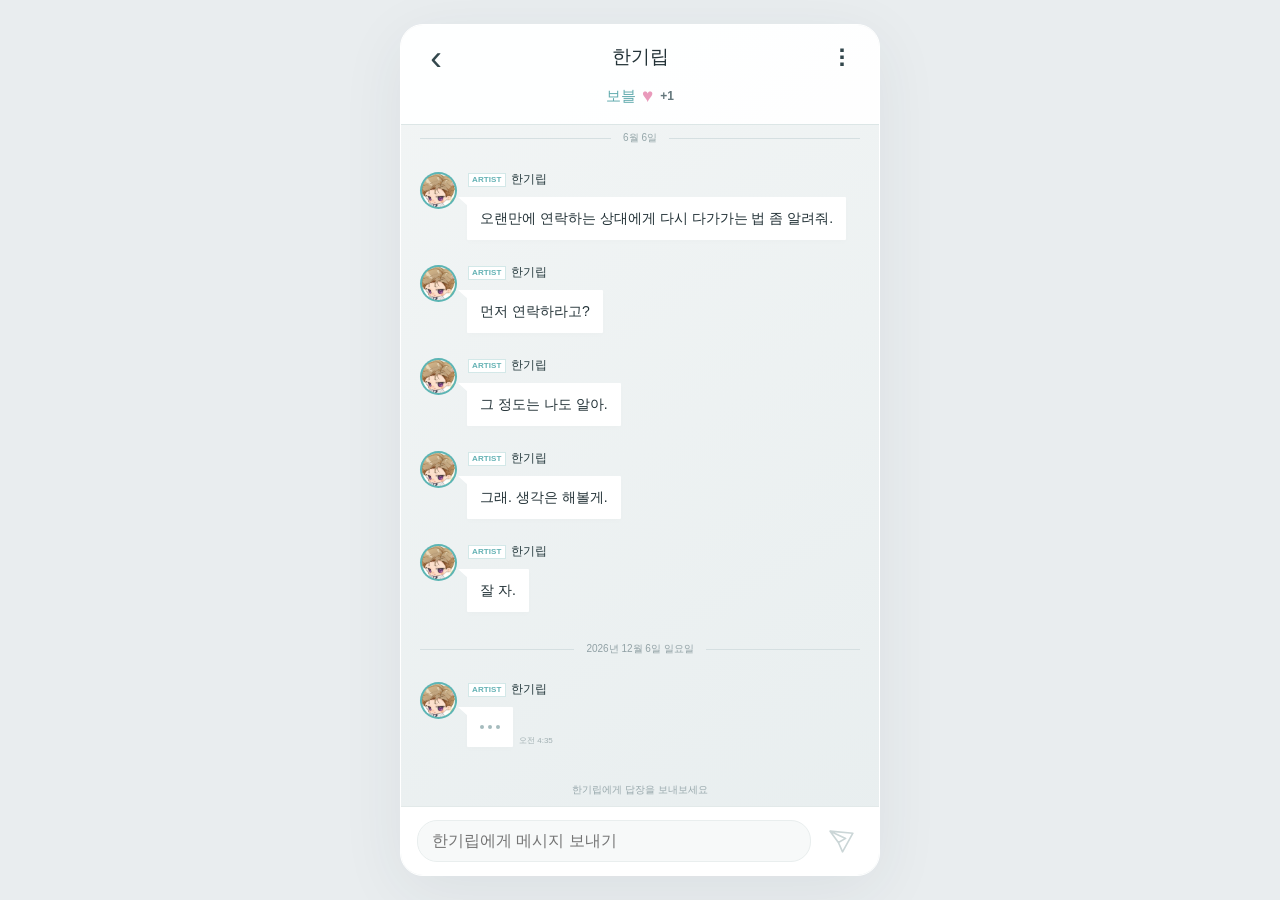
==== girib.html @ 27adaa6c "Add files via upload" ====
<!doctype html>
<html lang="ko"><head><meta charset="utf-8"><meta name="viewport" content="width=device-width,initial-scale=1,viewport-fit=cover"><meta name="theme-color" content="#ffffff"><title>한기립 · 보블</title><link rel="stylesheet" href="style.css?v=14"><link rel="manifest" href="manifest.webmanifest"><meta name="mobile-web-app-capable" content="yes"><meta name="apple-mobile-web-app-capable" content="yes"><meta name="apple-mobile-web-app-title" content="보블"><meta name="apple-mobile-web-app-status-bar-style" content="default"><link rel="apple-touch-icon" href="assets/bobble-icon-192.png"></head>
<body><main class="phone"><header><div class="topbar"><button class="icon" id="info" aria-label="채팅 안내">‹</button><strong class="artist-title">한기립</strong><button class="icon menu" id="menu" aria-label="메뉴">⋮</button></div><div class="anniversary"><em>보블</em><span>♥</span><b id="days">+1</b></div></header><aside id="panel" hidden><button id="history">이전 보블 보기 ↑</button><button id="restart">처음부터 다시 만나기 ↻</button><button id="close">닫기</button></aside><section id="messages" aria-label="한기립과의 대화" aria-live="polite" aria-relevant="additions"><div class="date" id="date"></div></section><div class="reply-hint" id="hint">한기립에게 답장을 보내보세요</div><form id="composer"><label class="sr" for="reply">한기립에게 메시지</label><textarea id="reply" placeholder="한기립에게 메시지 보내기" rows="1" maxlength="300"></textarea><button class="send" id="send" aria-label="보내기" disabled><svg viewBox="0 0 28 28" aria-hidden="true"><path d="M3 4 25 6 15 24 11 15 3 4Z M3 4 18 11 11 15" fill="none" stroke="currentColor" stroke-width="1.6" stroke-linecap="round" stroke-linejoin="round"/></svg></button></form><div class="bottom-safe"></div></main><dialog id="photo-viewer" aria-label="사진 크게 보기"><button id="photo-close" aria-label="사진 닫기">×</button><img id="photo-full" alt=""></dialog><script src="rooms.js?v=2" data-room="girib"></script><script src="viewport.js?v=1"></script></body></html>
---- style.css ----
:root{font-family:-apple-system,BlinkMacSystemFont,'Apple SD Gothic Neo','Noto Sans KR',sans-serif;color:#233237;background:#e9edef;font-synthesis:none}*{box-sizing:border-box}body{margin:0}button{font:inherit;cursor:pointer}button:focus-visible{outline:2px solid #57a5a7;outline-offset:4px}.phone{max-width:480px;margin:auto;height:100dvh;display:flex;flex-direction:column;position:relative;overflow:hidden;background:linear-gradient(150deg,#f2f5f5,#e8eeef);box-shadow:0 15px 65px #263f4b12}header{background:#fffffff5;padding:calc(8px + env(safe-area-inset-top)) 20px 13px;border-bottom:1px solid #dce6e6;z-index:2}.topbar{display:grid;grid-template-columns:32px 1fr 32px;align-items:center;height:43px}.artist-title{text-align:center;font-size:19px;font-weight:700}.icon{border:0;background:none;color:#33474c;font-size:35px;width:30px;padding:0;line-height:1}.menu{font-size:28px}.anniversary{display:flex;align-items:center;justify-content:center;gap:7px;height:30px;margin-top:3px;font-size:12px}.anniversary em{font-style:normal;font-size:15px;font-weight:700;color:#63acaf;letter-spacing:-.5px}.anniversary>span{color:#e99abb;font-size:19px}.anniversary b{font-size:12px;color:#64777c}#messages{flex:1;overflow-y:auto;padding:20px 19px 25px;scroll-behavior:smooth;overscroll-behavior:contain;scrollbar-width:thin;scrollbar-color:#c2d0d1 transparent}.date{font-size:10px;color:#91a1a5;text-align:center;margin:30px 0 25px;display:flex;align-items:center;gap:12px}.date:before,.date:after{content:'';height:1px;flex:1;background:#d5dfe1}.history-heading{text-align:center;font-size:10px;letter-spacing:2px;color:#94a6a9;margin:4px 0 26px}.row{display:flex;align-items:flex-start;gap:10px;margin:0 0 24px;animation:arrive .25s ease-out}.avatar{width:37px;height:37px;flex-shrink:0;border-radius:50%;padding:2px;background:#5cb5b4;margin-top:1px}.avatar img{width:100%;height:100%;object-fit:cover;display:block;border-radius:50%}.body{min-width:0;max-width:calc(100% - 47px)}.name{display:flex;gap:5px;align-items:center;margin:0 0 9px 1px;color:#25393d;font-size:12px}.name strong{font-weight:700}.artist-badge{color:#64b2b4;background:white;border:1px solid #d3e8e8;font-size:8px;font-weight:700;line-height:1;padding:2px 3px;letter-spacing:.1px}.line{display:flex;align-items:flex-end;gap:6px}.bubble{position:relative;background:#fff;border-radius:1px;padding:10px 13px;font-size:14px;line-height:1.65;white-space:pre-wrap;word-break:break-word;box-shadow:0 2px 7px #34575c04;min-width:0}.bubble:before{content:'';position:absolute;top:0;left:-9px;width:0;height:0;border-top:9px solid white;border-left:10px solid transparent}.time{color:#a1afb2;font-size:8px;white-space:nowrap;padding-bottom:1px}.mine{justify-content:flex-end;margin:4px 0 25px}.mine .body{max-width:82%}.mine .line{flex-direction:row-reverse}.mine .bubble{background:#d6e8e7;border-radius:8px 0 8px 8px}.mine .bubble:before{left:auto;right:-8px;border-left:0;border-right:9px solid transparent;border-top-color:#d6e8e7}.mine .time{text-align:right}.read{display:block;color:#71a5a4;margin-bottom:3px;font-size:9px}.dots{display:flex;gap:4px;padding:8px 0}.dots i{height:4px;width:4px;border-radius:50%;background:#a5bbbd;animation:pulse 1s infinite}.dots i:nth-child(2){animation-delay:.15s}.dots i:nth-child(3){animation-delay:.3s}.reply-hint{font-size:10px;color:#98a8ac;text-align:center;padding:7px 0 9px}#composer{display:flex;gap:12px;align-items:center;padding:12px 16px;background:#fff;border-top:1px solid #e2e9e9}textarea{resize:none;max-height:92px;min-height:40px;flex:1;min-width:0;border:1px solid #e9eeee;border-radius:20px;background:#f7f9f9;outline:none;padding:9px 14px;font:inherit;font-size:16px;line-height:22px}textarea:focus{border-color:#9fc8c9}.send{border:0;width:29px;height:34px;background:transparent;color:#65aaaa;padding:0;display:grid;place-items:center}.send svg{width:29px;height:29px}.send:disabled{color:#cbd6d7}.bottom-safe{background:#fff;height:env(safe-area-inset-bottom)}aside{position:absolute;top:110px;right:14px;left:65px;background:#fff;border:1px solid #e3ebeb;border-radius:14px;padding:20px;box-shadow:0 12px 45px #213b581c;z-index:5;font-size:12px;line-height:1.8}aside small{color:#8a9c9f;font-size:10px}aside button{display:block;border:0;background:#edf4f4;border-radius:7px;padding:10px;width:100%;margin-top:8px;color:#49767a}.song{width:224px;padding:13px 14px}.song-label{font-size:8px;letter-spacing:1px;color:#91acad;margin-bottom:7px}.player{display:flex;align-items:center;gap:10px}.play{width:26px;height:30px;background:none;border:0;color:#66a5a6;padding:0;font-size:18px}.track{flex:1;min-width:0;accent-color:#74b1b1;width:100%}.duration{font-size:10px;color:#94a6a8;text-align:right;margin-top:5px}.song-status{font-size:9px;color:#94aaad;margin-top:5px}.end{text-align:center;font-size:11px;color:#91a7ab;padding:15px 0 5px}.photo-bubble{padding:7px;max-width:270px}.photo-open{padding:0;display:block;border:0;background:none;width:100%}.photo-open img{display:block;width:100%;height:auto;max-height:370px;object-fit:contain}.history{animation:none}.history .time{display:none}dialog{padding:0;border:0;background:transparent;color:#fff;max-width:min(94vw,780px);max-height:94dvh;overflow:visible}dialog::backdrop{background:#101a22e8;backdrop-filter:blur(8px)}#photo-full{display:block;max-width:100%;max-height:80dvh;object-fit:contain;margin:auto}#photo-close{position:absolute;right:0;top:-42px;border:0;background:transparent;font-size:31px;color:#fff;padding:0 5px}.sr{position:absolute;clip:rect(0,0,0,0);width:1px;height:1px;overflow:hidden}@keyframes arrive{from{opacity:0;transform:translateY(6px)}to{opacity:1;transform:translateY(0)}}@keyframes pulse{50%{opacity:.3;transform:translateY(-2px)}}@media(min-width:600px){body{padding:24px}.phone{height:calc(100dvh - 48px);max-height:960px;border-radius:23px;border:1px solid #fff}header{padding-top:10px}}@media(prefers-reduced-motion:reduce){*{animation:none!important;scroll-behavior:auto!important}}

/* The chat fills its parent inside the Bobble app. */
body.embedded{padding:0;background:transparent}body.embedded .phone{height:100dvh;max-height:none;border:0;border-radius:0;box-shadow:none;width:100%}body.embedded header{padding-top:10px}

.loop{width:29px;height:30px;flex-shrink:0;border:0;border-radius:6px;background:transparent;color:#a7b8ba;font-size:23px;line-height:1;padding:0}.loop[aria-pressed="true"]{background:#e2f0ee;color:#438e8d}.player{gap:7px}
[hidden]{display:none!important}.tpt-avatar{font-family:Georgia,serif;display:grid;place-items:center;color:#62827f;background:#e1ece8;font-size:14px;padding:0}.history-heading{letter-spacing:0}

/* Keep the composer visible when the software keyboard changes the viewport. */
html,body{height:100%;overflow:hidden;width:100%}
header,.reply-hint,#composer,.bottom-safe{flex-shrink:0}
#messages{min-height:0;overflow-x:hidden}
#composer{gap:8px;min-width:0}
#reply{width:0;flex:1 1 0}
.send{flex:0 0 44px;width:44px;height:44px}
.time{flex-shrink:0}
.song{max-width:100%}
body.embedded .phone{height:100%;height:100dvh}
.viewport-root .phone{position:fixed;left:50%;top:var(--viewport-top,0px);transform:translateX(-50%);width:100%;height:var(--viewport-height,100dvh)}
@media(min-width:600px){.viewport-root .phone{top:calc(var(--viewport-top,0px) + 24px);height:calc(var(--viewport-height,100dvh) - 48px)}}
body.keyboard-open .bottom-safe{height:0}
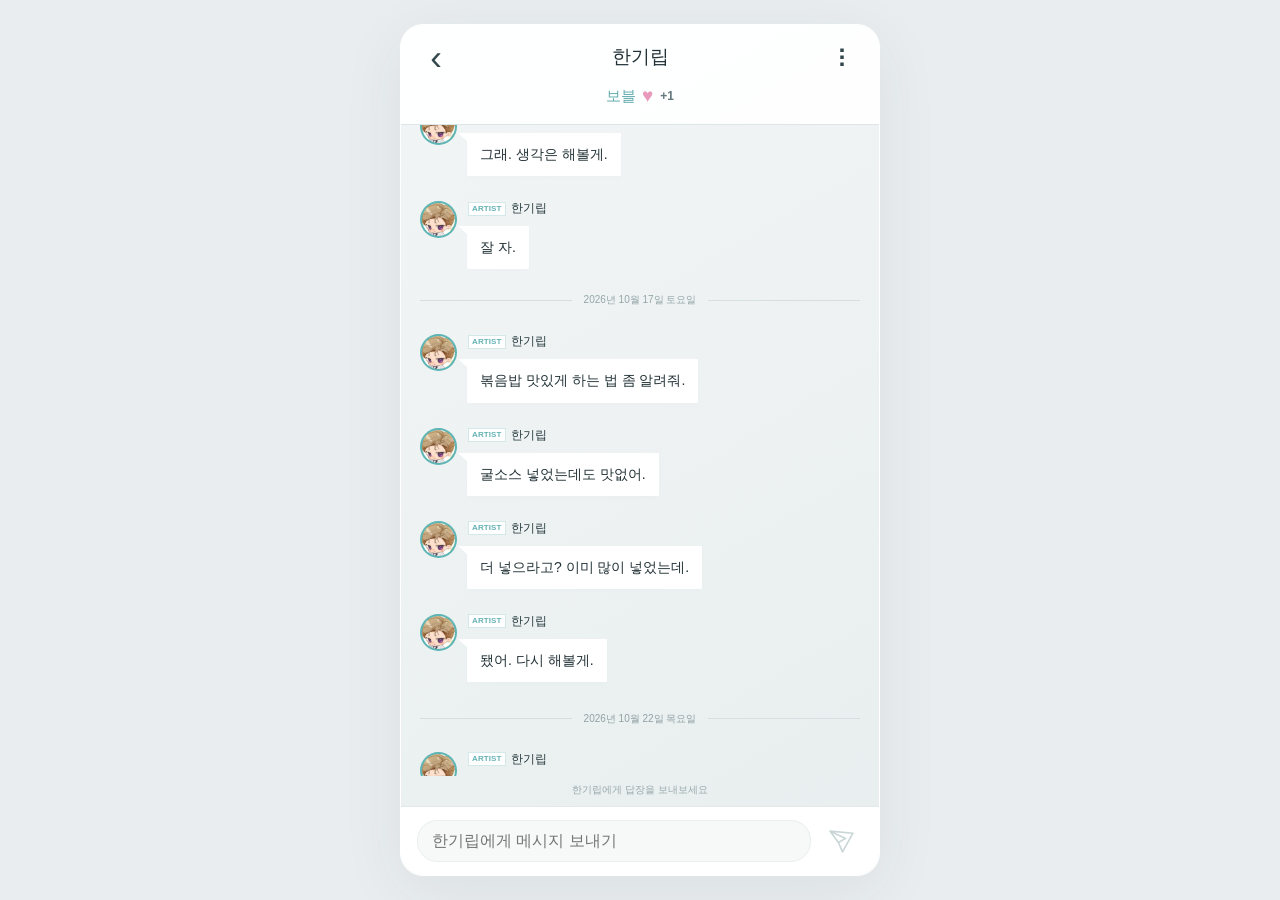
==== commit 4f171d6c: "Archive previous Bobble chats and show only birthday messages on Oct 22" ====
--- a/girib.html
+++ b/girib.html
@@ -1,3 +1,3 @@
 <!doctype html>
 <html lang="ko"><head><meta charset="utf-8"><meta name="viewport" content="width=device-width,initial-scale=1,viewport-fit=cover"><meta name="theme-color" content="#ffffff"><title>한기립 · 보블</title><link rel="stylesheet" href="style.css?v=14"><link rel="manifest" href="manifest.webmanifest"><meta name="mobile-web-app-capable" content="yes"><meta name="apple-mobile-web-app-capable" content="yes"><meta name="apple-mobile-web-app-title" content="보블"><meta name="apple-mobile-web-app-status-bar-style" content="default"><link rel="apple-touch-icon" href="assets/bobble-icon-192.png"></head>
-<body><main class="phone"><header><div class="topbar"><button class="icon" id="info" aria-label="채팅 안내">‹</button><strong class="artist-title">한기립</strong><button class="icon menu" id="menu" aria-label="메뉴">⋮</button></div><div class="anniversary"><em>보블</em><span>♥</span><b id="days">+1</b></div></header><aside id="panel" hidden><button id="history">이전 보블 보기 ↑</button><button id="restart">처음부터 다시 만나기 ↻</button><button id="close">닫기</button></aside><section id="messages" aria-label="한기립과의 대화" aria-live="polite" aria-relevant="additions"><div class="date" id="date"></div></section><div class="reply-hint" id="hint">한기립에게 답장을 보내보세요</div><form id="composer"><label class="sr" for="reply">한기립에게 메시지</label><textarea id="reply" placeholder="한기립에게 메시지 보내기" rows="1" maxlength="300"></textarea><button class="send" id="send" aria-label="보내기" disabled><svg viewBox="0 0 28 28" aria-hidden="true"><path d="M3 4 25 6 15 24 11 15 3 4Z M3 4 18 11 11 15" fill="none" stroke="currentColor" stroke-width="1.6" stroke-linecap="round" stroke-linejoin="round"/></svg></button></form><div class="bottom-safe"></div></main><dialog id="photo-viewer" aria-label="사진 크게 보기"><button id="photo-close" aria-label="사진 닫기">×</button><img id="photo-full" alt=""></dialog><script src="rooms.js?v=2" data-room="girib"></script><script src="viewport.js?v=1"></script></body></html>
+<body><main class="phone"><header><div class="topbar"><button class="icon" id="info" aria-label="채팅 안내">‹</button><strong class="artist-title">한기립</strong><button class="icon menu" id="menu" aria-label="메뉴">⋮</button></div><div class="anniversary"><em>보블</em><span>♥</span><b id="days">+1</b></div></header><aside id="panel" hidden><button id="history">이전 보블 보기 ↑</button><button id="restart">처음부터 다시 만나기 ↻</button><button id="close">닫기</button></aside><section id="messages" aria-label="한기립과의 대화" aria-live="polite" aria-relevant="additions"><div class="date" id="date"></div></section><div class="reply-hint" id="hint">한기립에게 답장을 보내보세요</div><form id="composer"><label class="sr" for="reply">한기립에게 메시지</label><textarea id="reply" placeholder="한기립에게 메시지 보내기" rows="1" maxlength="300"></textarea><button class="send" id="send" aria-label="보내기" disabled><svg viewBox="0 0 28 28" aria-hidden="true"><path d="M3 4 25 6 15 24 11 15 3 4Z M3 4 18 11 11 15" fill="none" stroke="currentColor" stroke-width="1.6" stroke-linecap="round" stroke-linejoin="round"/></svg></button></form><div class="bottom-safe"></div></main><dialog id="photo-viewer" aria-label="사진 크게 보기"><button id="photo-close" aria-label="사진 닫기">×</button><img id="photo-full" alt=""></dialog><script src="rooms.js?v=4" data-room="girib"></script><script src="viewport.js?v=1"></script></body></html>
